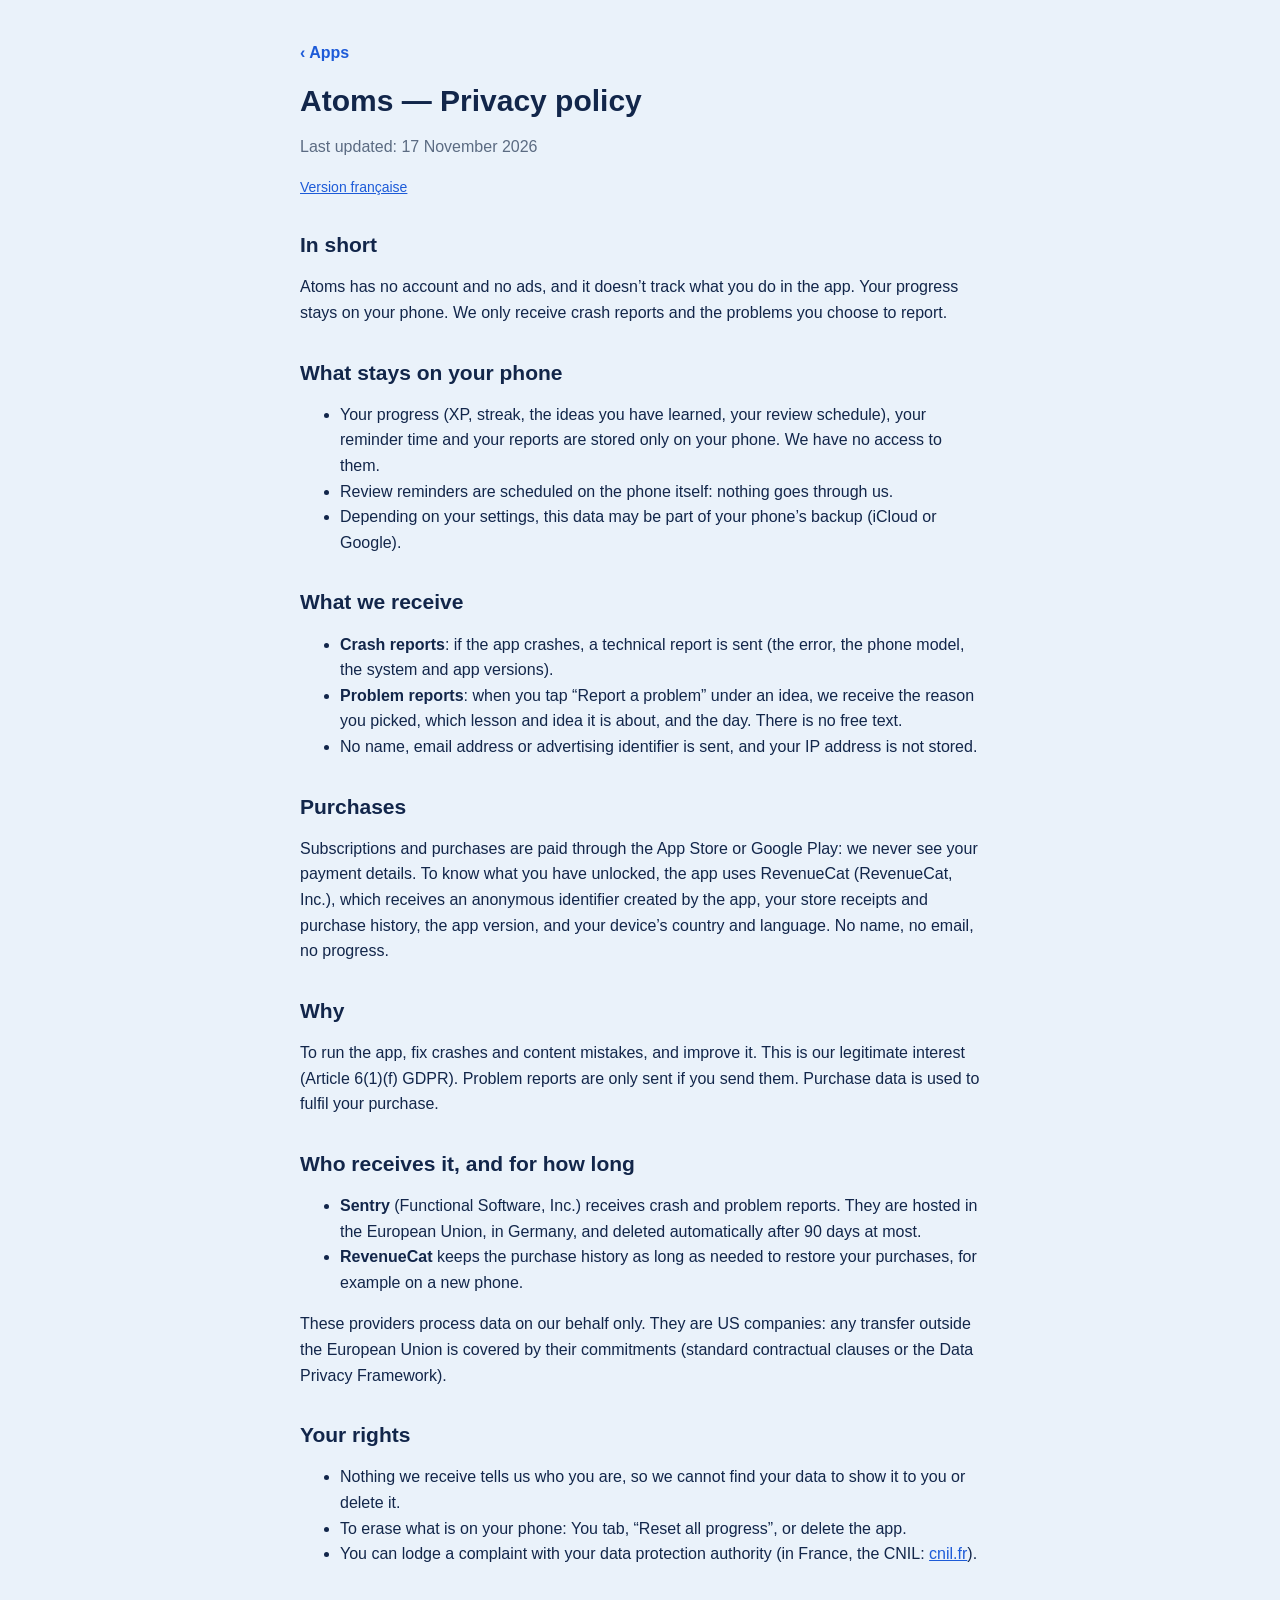
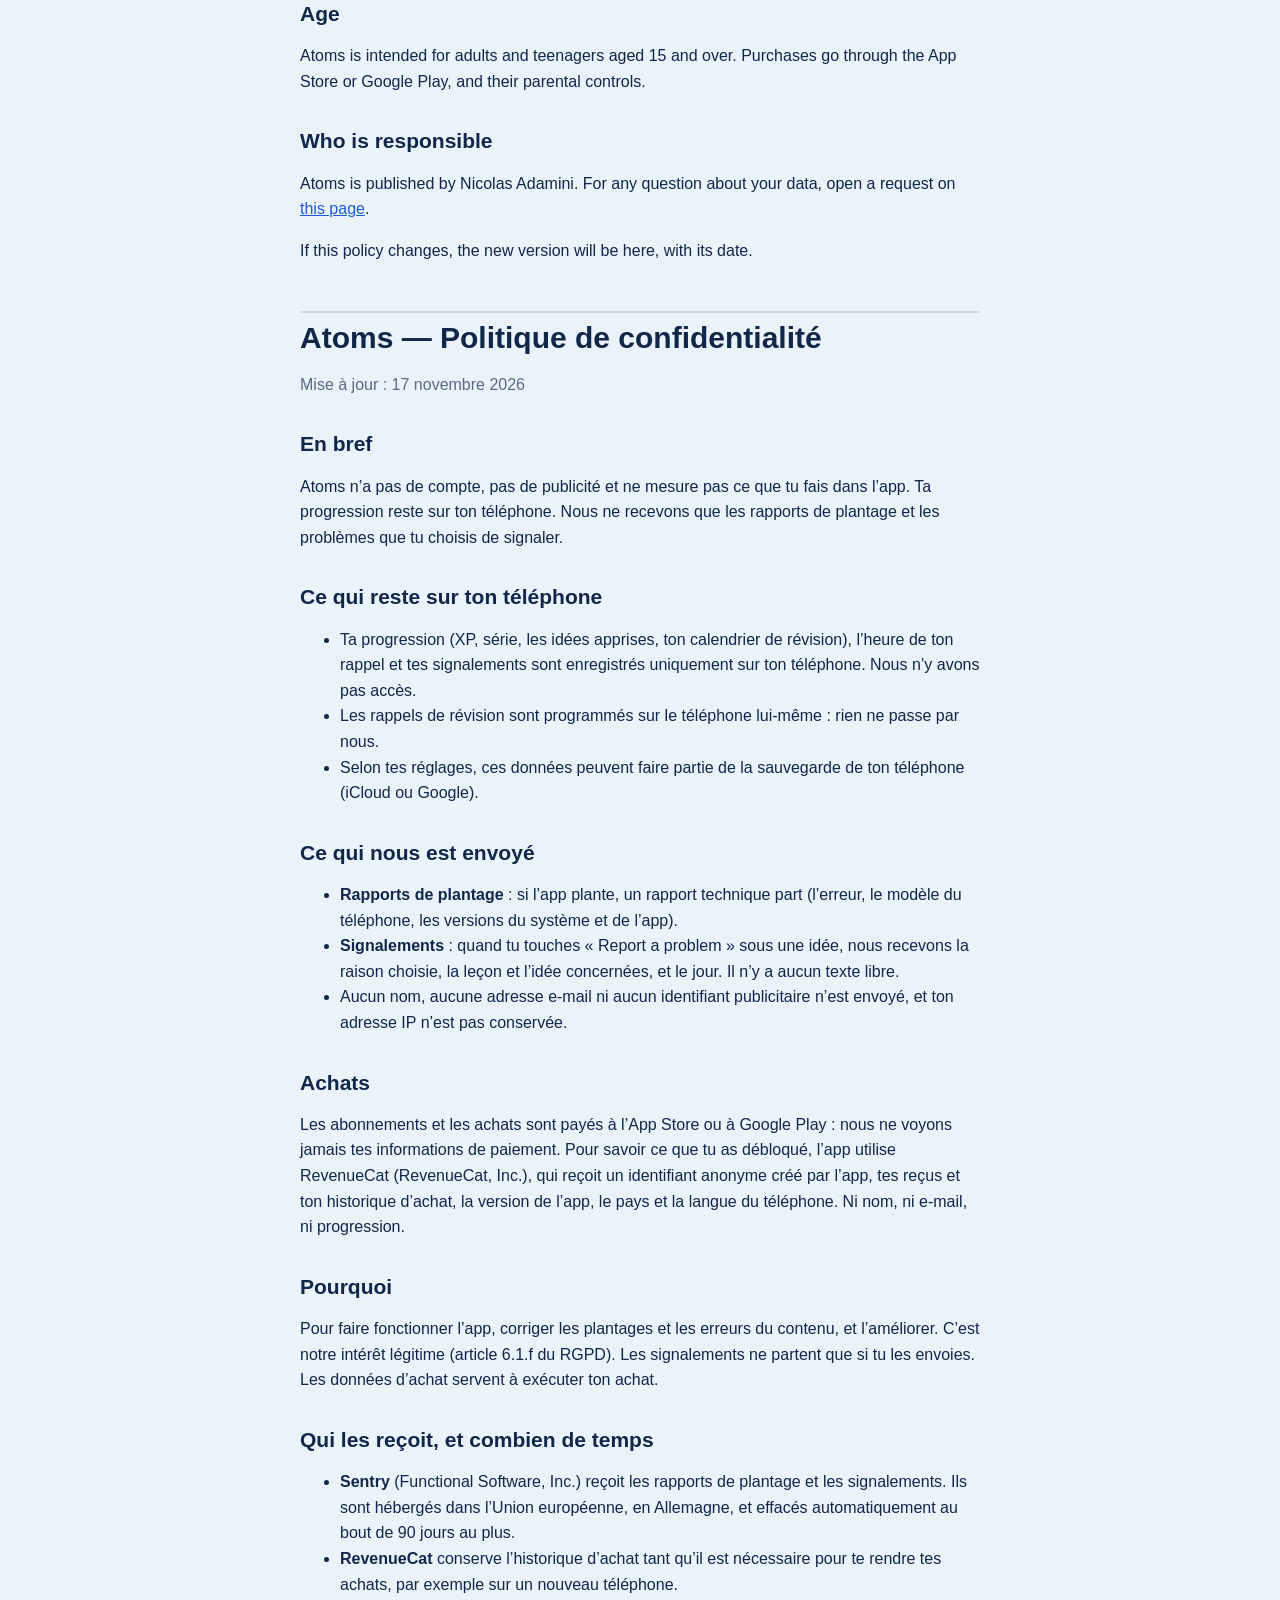
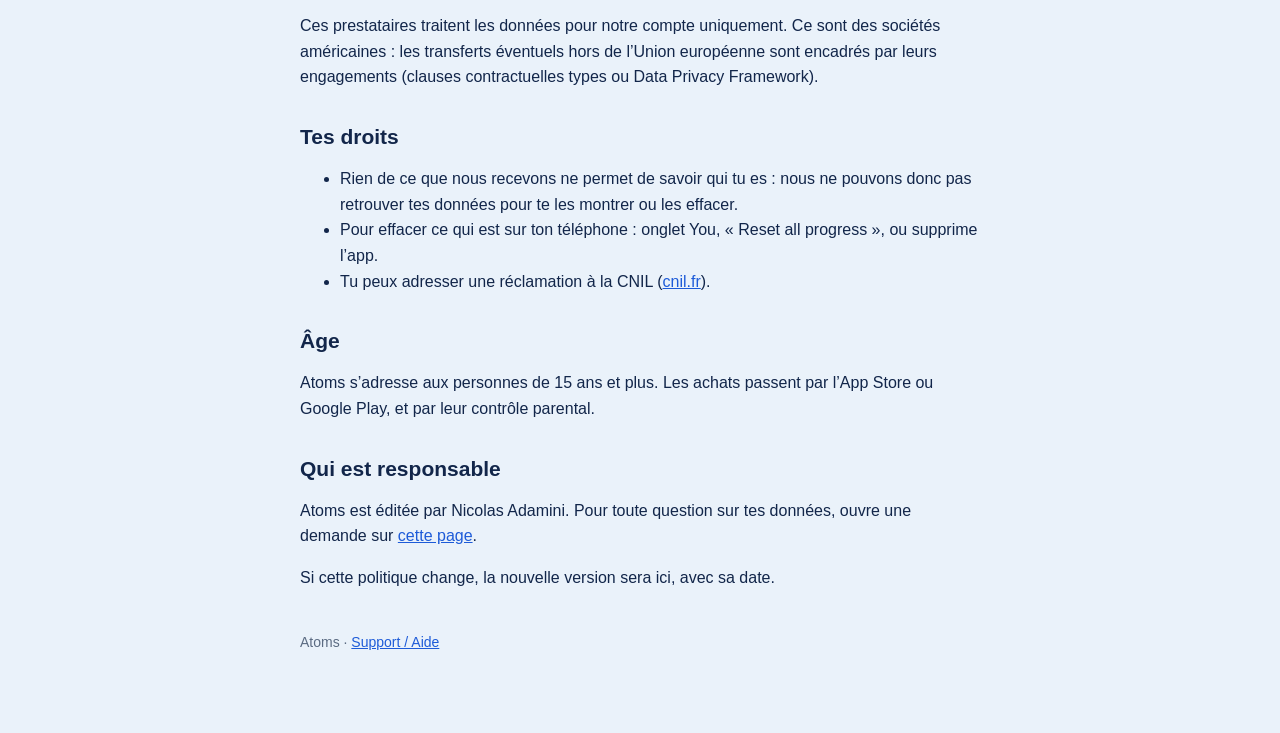
==== atoms/privacy/index.html @ 3fbfb59d "Atoms: privacy policy and support pages, and its card on the home page" ====
<!DOCTYPE html>
<html lang="en">
<head>
  <meta charset="utf-8">
  <meta name="viewport" content="width=device-width, initial-scale=1">
  <title>Atoms — Privacy policy / Politique de confidentialité</title>
  <link rel="stylesheet" href="/style.css">
</head>
<body>
<main>
  <a class="back" href="/">‹ Apps</a>
  <h1>Atoms — Privacy policy</h1>
  <p class="muted">Last updated: 17 November 2026</p>
  <p class="lang"><a href="#fr">Version française</a></p>

  <h2>In short</h2>
  <p>Atoms has no account and no ads, and it doesn’t track what you do in the app. Your progress stays on your phone. We only receive crash reports and the problems you choose to report.</p>

  <h2>What stays on your phone</h2>
  <ul>
    <li>Your progress (XP, streak, the ideas you have learned, your review schedule), your reminder time and your reports are stored only on your phone. We have no access to them.</li>
    <li>Review reminders are scheduled on the phone itself: nothing goes through us.</li>
    <li>Depending on your settings, this data may be part of your phone’s backup (iCloud or Google).</li>
  </ul>

  <h2>What we receive</h2>
  <ul>
    <li><strong>Crash reports</strong>: if the app crashes, a technical report is sent (the error, the phone model, the system and app versions).</li>
    <li><strong>Problem reports</strong>: when you tap “Report a problem” under an idea, we receive the reason you picked, which lesson and idea it is about, and the day. There is no free text.</li>
    <li>No name, email address or advertising identifier is sent, and your IP address is not stored.</li>
  </ul>

  <h2>Purchases</h2>
  <p>Subscriptions and purchases are paid through the App Store or Google Play: we never see your payment details. To know what you have unlocked, the app uses RevenueCat (RevenueCat, Inc.), which receives an anonymous identifier created by the app, your store receipts and purchase history, the app version, and your device’s country and language. No name, no email, no progress.</p>

  <h2>Why</h2>
  <p>To run the app, fix crashes and content mistakes, and improve it. This is our legitimate interest (Article 6(1)(f) GDPR). Problem reports are only sent if you send them. Purchase data is used to fulfil your purchase.</p>

  <h2>Who receives it, and for how long</h2>
  <ul>
    <li><strong>Sentry</strong> (Functional Software, Inc.) receives crash and problem reports. They are hosted in the European Union, in Germany, and deleted automatically after 90 days at most.</li>
    <li><strong>RevenueCat</strong> keeps the purchase history as long as needed to restore your purchases, for example on a new phone.</li>
  </ul>
  <p>These providers process data on our behalf only. They are US companies: any transfer outside the European Union is covered by their commitments (standard contractual clauses or the Data Privacy Framework).</p>

  <h2>Your rights</h2>
  <ul>
    <li>Nothing we receive tells us who you are, so we cannot find your data to show it to you or delete it.</li>
    <li>To erase what is on your phone: You tab, “Reset all progress”, or delete the app.</li>
    <li>You can lodge a complaint with your data protection authority (in France, the CNIL: <a href="https://www.cnil.fr">cnil.fr</a>).</li>
  </ul>

  <h2>Age</h2>
  <p>Atoms is intended for adults and teenagers aged 15 and over. Purchases go through the App Store or Google Play, and their parental controls.</p>

  <h2>Who is responsible</h2>
  <p>Atoms is published by Nicolas Adamini. For any question about your data, open a request on <a href="https://github.com/nicolasadamini/nicolasadamini.github.io/issues">this page</a>.</p>
  <p>If this policy changes, the new version will be here, with its date.</p>

  <hr id="fr">
  <h1>Atoms — Politique de confidentialité</h1>
  <p class="muted">Mise à jour : 17 novembre 2026</p>

  <h2>En bref</h2>
  <p>Atoms n’a pas de compte, pas de publicité et ne mesure pas ce que tu fais dans l’app. Ta progression reste sur ton téléphone. Nous ne recevons que les rapports de plantage et les problèmes que tu choisis de signaler.</p>

  <h2>Ce qui reste sur ton téléphone</h2>
  <ul>
    <li>Ta progression (XP, série, les idées apprises, ton calendrier de révision), l’heure de ton rappel et tes signalements sont enregistrés uniquement sur ton téléphone. Nous n’y avons pas accès.</li>
    <li>Les rappels de révision sont programmés sur le téléphone lui-même : rien ne passe par nous.</li>
    <li>Selon tes réglages, ces données peuvent faire partie de la sauvegarde de ton téléphone (iCloud ou Google).</li>
  </ul>

  <h2>Ce qui nous est envoyé</h2>
  <ul>
    <li><strong>Rapports de plantage</strong> : si l’app plante, un rapport technique part (l’erreur, le modèle du téléphone, les versions du système et de l’app).</li>
    <li><strong>Signalements</strong> : quand tu touches « Report a problem » sous une idée, nous recevons la raison choisie, la leçon et l’idée concernées, et le jour. Il n’y a aucun texte libre.</li>
    <li>Aucun nom, aucune adresse e-mail ni aucun identifiant publicitaire n’est envoyé, et ton adresse IP n’est pas conservée.</li>
  </ul>

  <h2>Achats</h2>
  <p>Les abonnements et les achats sont payés à l’App Store ou à Google Play : nous ne voyons jamais tes informations de paiement. Pour savoir ce que tu as débloqué, l’app utilise RevenueCat (RevenueCat, Inc.), qui reçoit un identifiant anonyme créé par l’app, tes reçus et ton historique d’achat, la version de l’app, le pays et la langue du téléphone. Ni nom, ni e-mail, ni progression.</p>

  <h2>Pourquoi</h2>
  <p>Pour faire fonctionner l’app, corriger les plantages et les erreurs du contenu, et l’améliorer. C’est notre intérêt légitime (article 6.1.f du RGPD). Les signalements ne partent que si tu les envoies. Les données d’achat servent à exécuter ton achat.</p>

  <h2>Qui les reçoit, et combien de temps</h2>
  <ul>
    <li><strong>Sentry</strong> (Functional Software, Inc.) reçoit les rapports de plantage et les signalements. Ils sont hébergés dans l’Union européenne, en Allemagne, et effacés automatiquement au bout de 90 jours au plus.</li>
    <li><strong>RevenueCat</strong> conserve l’historique d’achat tant qu’il est nécessaire pour te rendre tes achats, par exemple sur un nouveau téléphone.</li>
  </ul>
  <p>Ces prestataires traitent les données pour notre compte uniquement. Ce sont des sociétés américaines : les transferts éventuels hors de l’Union européenne sont encadrés par leurs engagements (clauses contractuelles types ou Data Privacy Framework).</p>

  <h2>Tes droits</h2>
  <ul>
    <li>Rien de ce que nous recevons ne permet de savoir qui tu es : nous ne pouvons donc pas retrouver tes données pour te les montrer ou les effacer.</li>
    <li>Pour effacer ce qui est sur ton téléphone : onglet You, « Reset all progress », ou supprime l’app.</li>
    <li>Tu peux adresser une réclamation à la CNIL (<a href="https://www.cnil.fr">cnil.fr</a>).</li>
  </ul>

  <h2>Âge</h2>
  <p>Atoms s’adresse aux personnes de 15 ans et plus. Les achats passent par l’App Store ou Google Play, et par leur contrôle parental.</p>

  <h2>Qui est responsable</h2>
  <p>Atoms est éditée par Nicolas Adamini. Pour toute question sur tes données, ouvre une demande sur <a href="https://github.com/nicolasadamini/nicolasadamini.github.io/issues">cette page</a>.</p>
  <p>Si cette politique change, la nouvelle version sera ici, avec sa date.</p>

  <footer>Atoms · <a href="/atoms/support/">Support / Aide</a></footer>
</main>
</body>
</html>
---- style.css ----
:root {
  --ink: #12264a;
  --muted: #5b6b82;
  --bg: #eaf2fa;
  --card: #ffffff;
  --line: #cadae8;
  --primary: #1d5bd8;
}
* { box-sizing: border-box; }
body {
  margin: 0;
  font-family: -apple-system, BlinkMacSystemFont, "Segoe UI", Roboto, Helvetica, Arial, sans-serif;
  color: var(--ink);
  background: var(--bg);
  line-height: 1.6;
}
main { max-width: 720px; margin: 0 auto; padding: 40px 20px 80px; }
a { color: var(--primary); }
h1 { font-size: 30px; line-height: 1.15; margin: 0 0 6px; }
h2 { font-size: 21px; line-height: 1.25; margin: 34px 0 8px; }
h3 { font-size: 17px; line-height: 1.3; margin: 24px 0 6px; }
p, li { font-size: 16px; }
.muted { color: var(--muted); }
.lang { font-size: 14px; margin: 0 0 24px; }
.card {
  display: flex;
  gap: 16px;
  align-items: center;
  background: var(--card);
  border: 2px solid var(--line);
  border-bottom-width: 4px;
  border-radius: 20px;
  padding: 18px;
  margin: 16px 0;
}
.card img { width: 72px; height: 72px; border-radius: 16px; flex: none; }
.card h2 { margin: 0 0 2px; }
.card p { margin: 0 0 6px; }
.links a { margin-right: 14px; font-weight: 600; }
.back { display: inline-block; margin-bottom: 18px; font-weight: 600; text-decoration: none; }
hr { border: 0; border-top: 2px solid var(--line); margin: 48px 0 8px; }
footer { font-size: 14px; color: var(--muted); margin-top: 40px; }
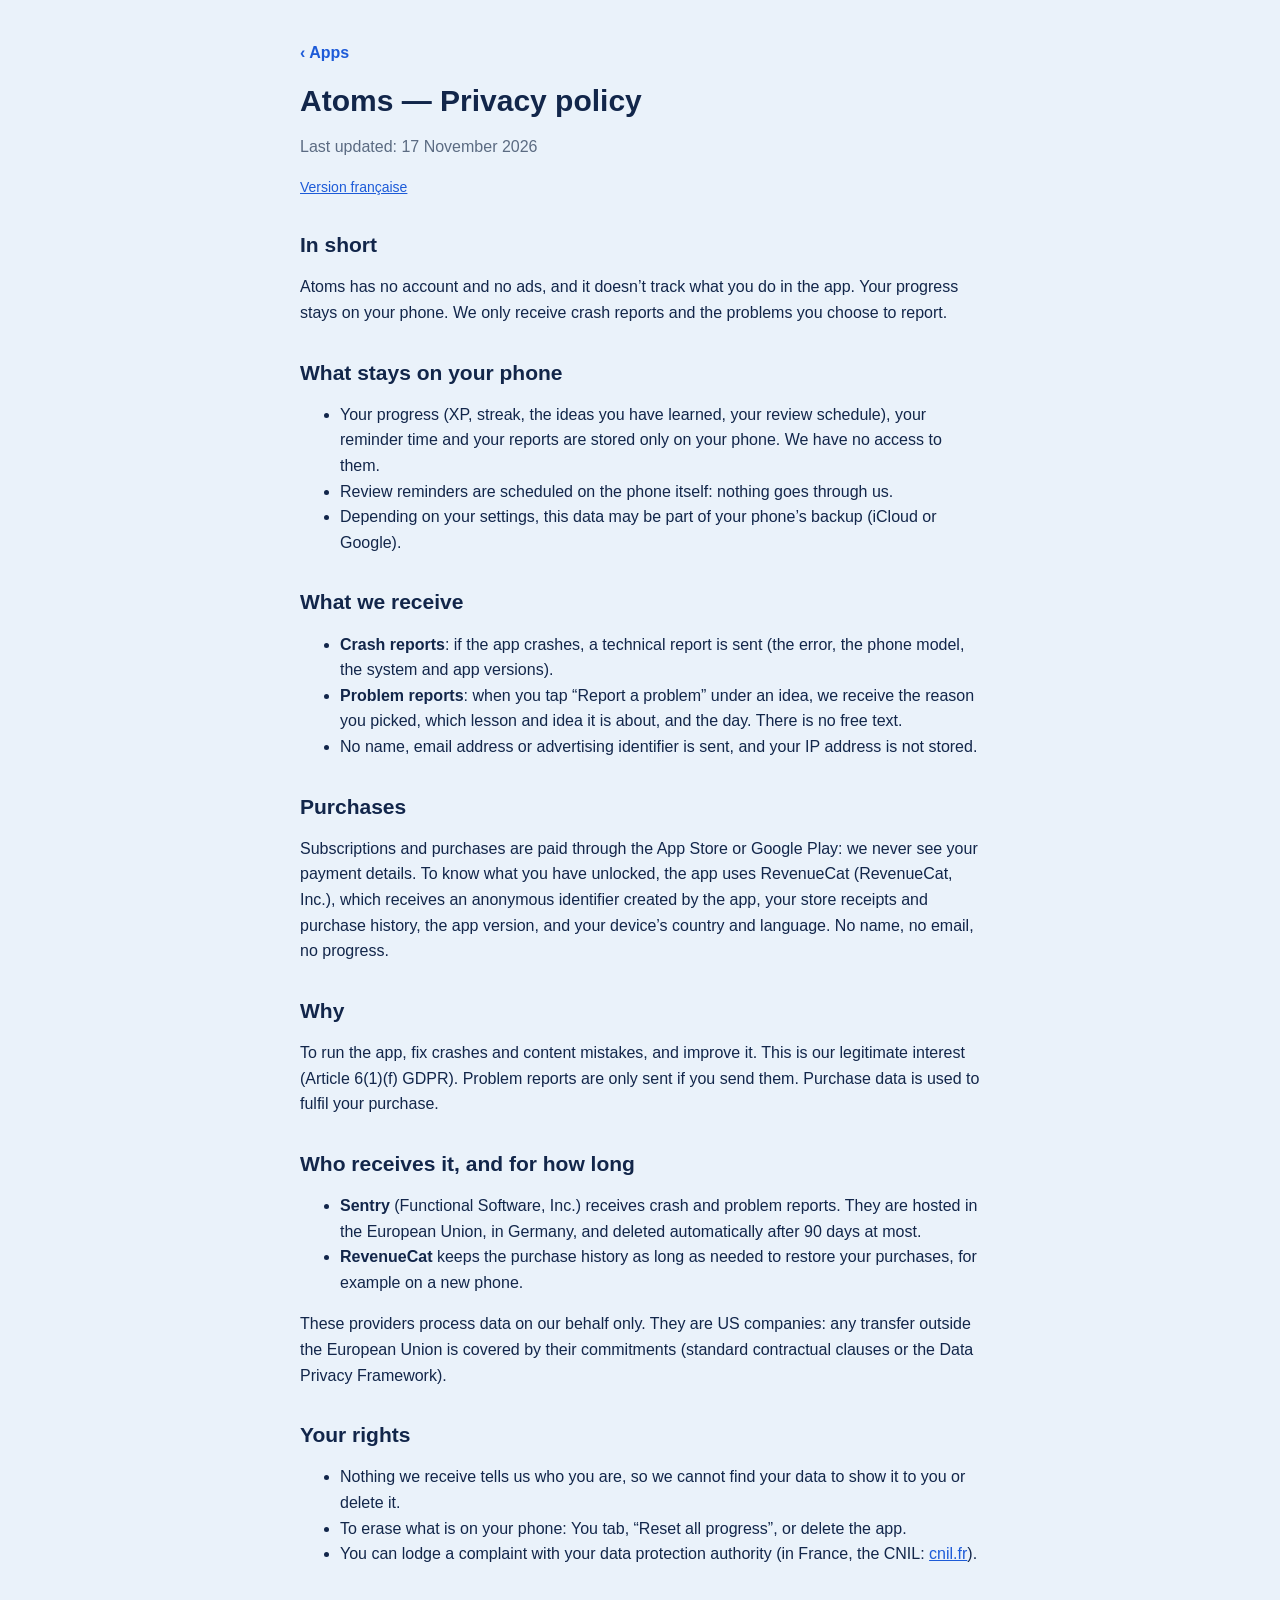
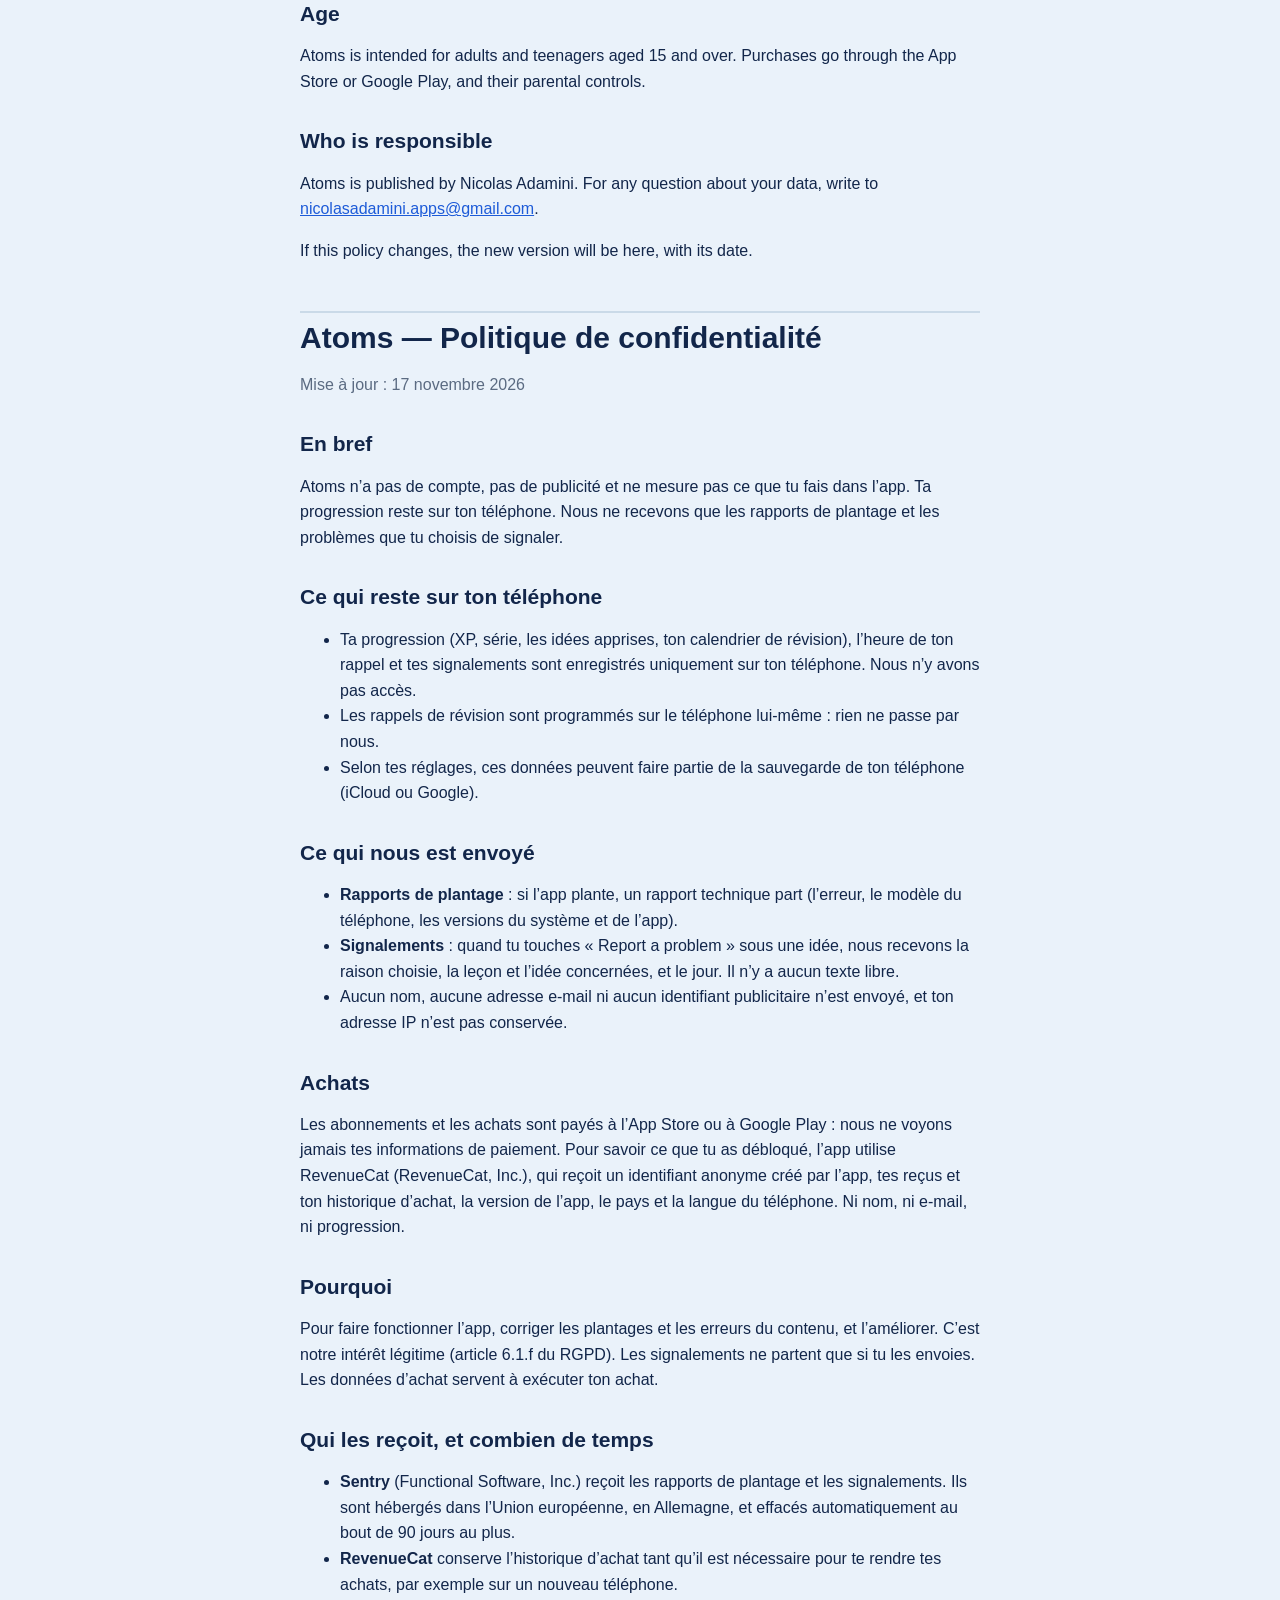
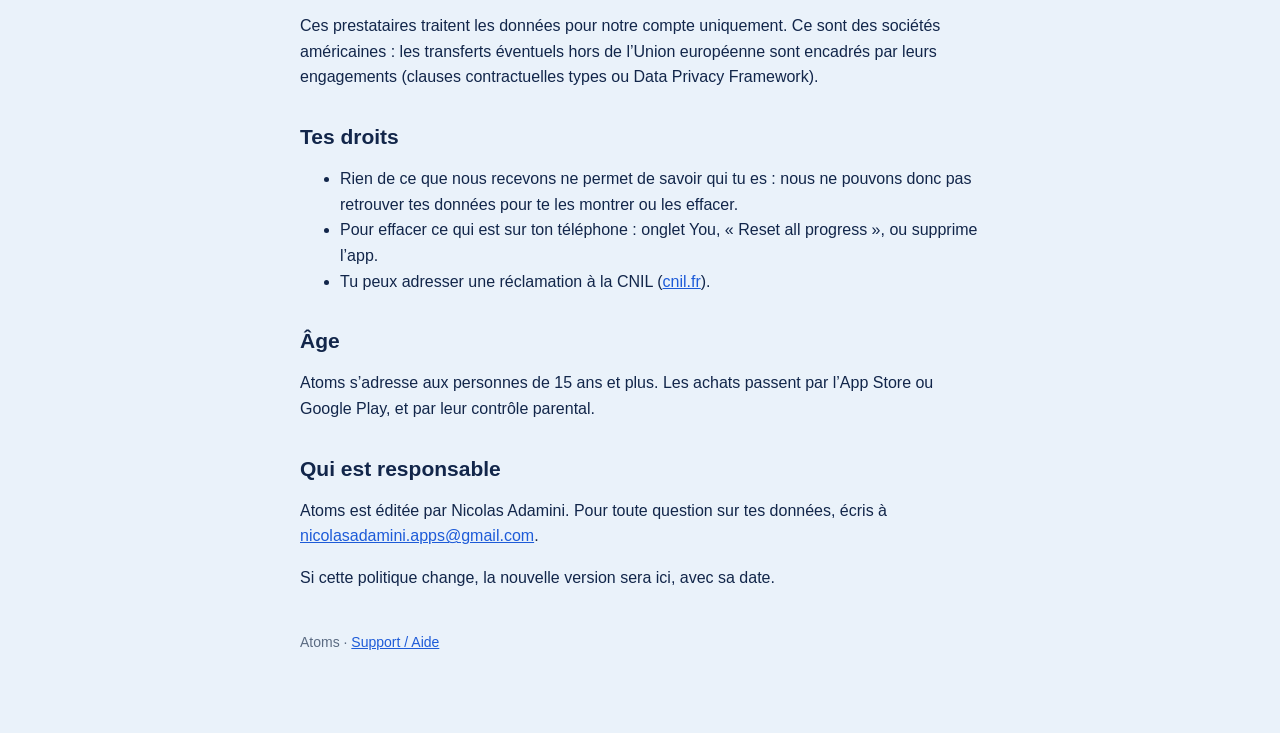
==== commit d8d87670: "Contact: nicolasadamini.apps@gmail.com on Situa and Atoms pages Co-Authored-By: Claude Opus 5.5 <nor" ====
--- a/atoms/privacy/index.html
+++ b/atoms/privacy/index.html
@@ -54,7 +54,7 @@
   <p>Atoms is intended for adults and teenagers aged 15 and over. Purchases go through the App Store or Google Play, and their parental controls.</p>
 
   <h2>Who is responsible</h2>
-  <p>Atoms is published by Nicolas Adamini. For any question about your data, open a request on <a href="https://github.com/nicolasadamini/nicolasadamini.github.io/issues">this page</a>.</p>
+  <p>Atoms is published by Nicolas Adamini. For any question about your data, write to <a href="mailto:nicolasadamini.apps@gmail.com">nicolasadamini.apps@gmail.com</a>.</p>
   <p>If this policy changes, the new version will be here, with its date.</p>
 
   <hr id="fr">
@@ -102,7 +102,7 @@
   <p>Atoms s’adresse aux personnes de 15 ans et plus. Les achats passent par l’App Store ou Google Play, et par leur contrôle parental.</p>
 
   <h2>Qui est responsable</h2>
-  <p>Atoms est éditée par Nicolas Adamini. Pour toute question sur tes données, ouvre une demande sur <a href="https://github.com/nicolasadamini/nicolasadamini.github.io/issues">cette page</a>.</p>
+  <p>Atoms est éditée par Nicolas Adamini. Pour toute question sur tes données, écris à <a href="mailto:nicolasadamini.apps@gmail.com">nicolasadamini.apps@gmail.com</a>.</p>
   <p>Si cette politique change, la nouvelle version sera ici, avec sa date.</p>
 
   <footer>Atoms · <a href="/atoms/support/">Support / Aide</a></footer>
